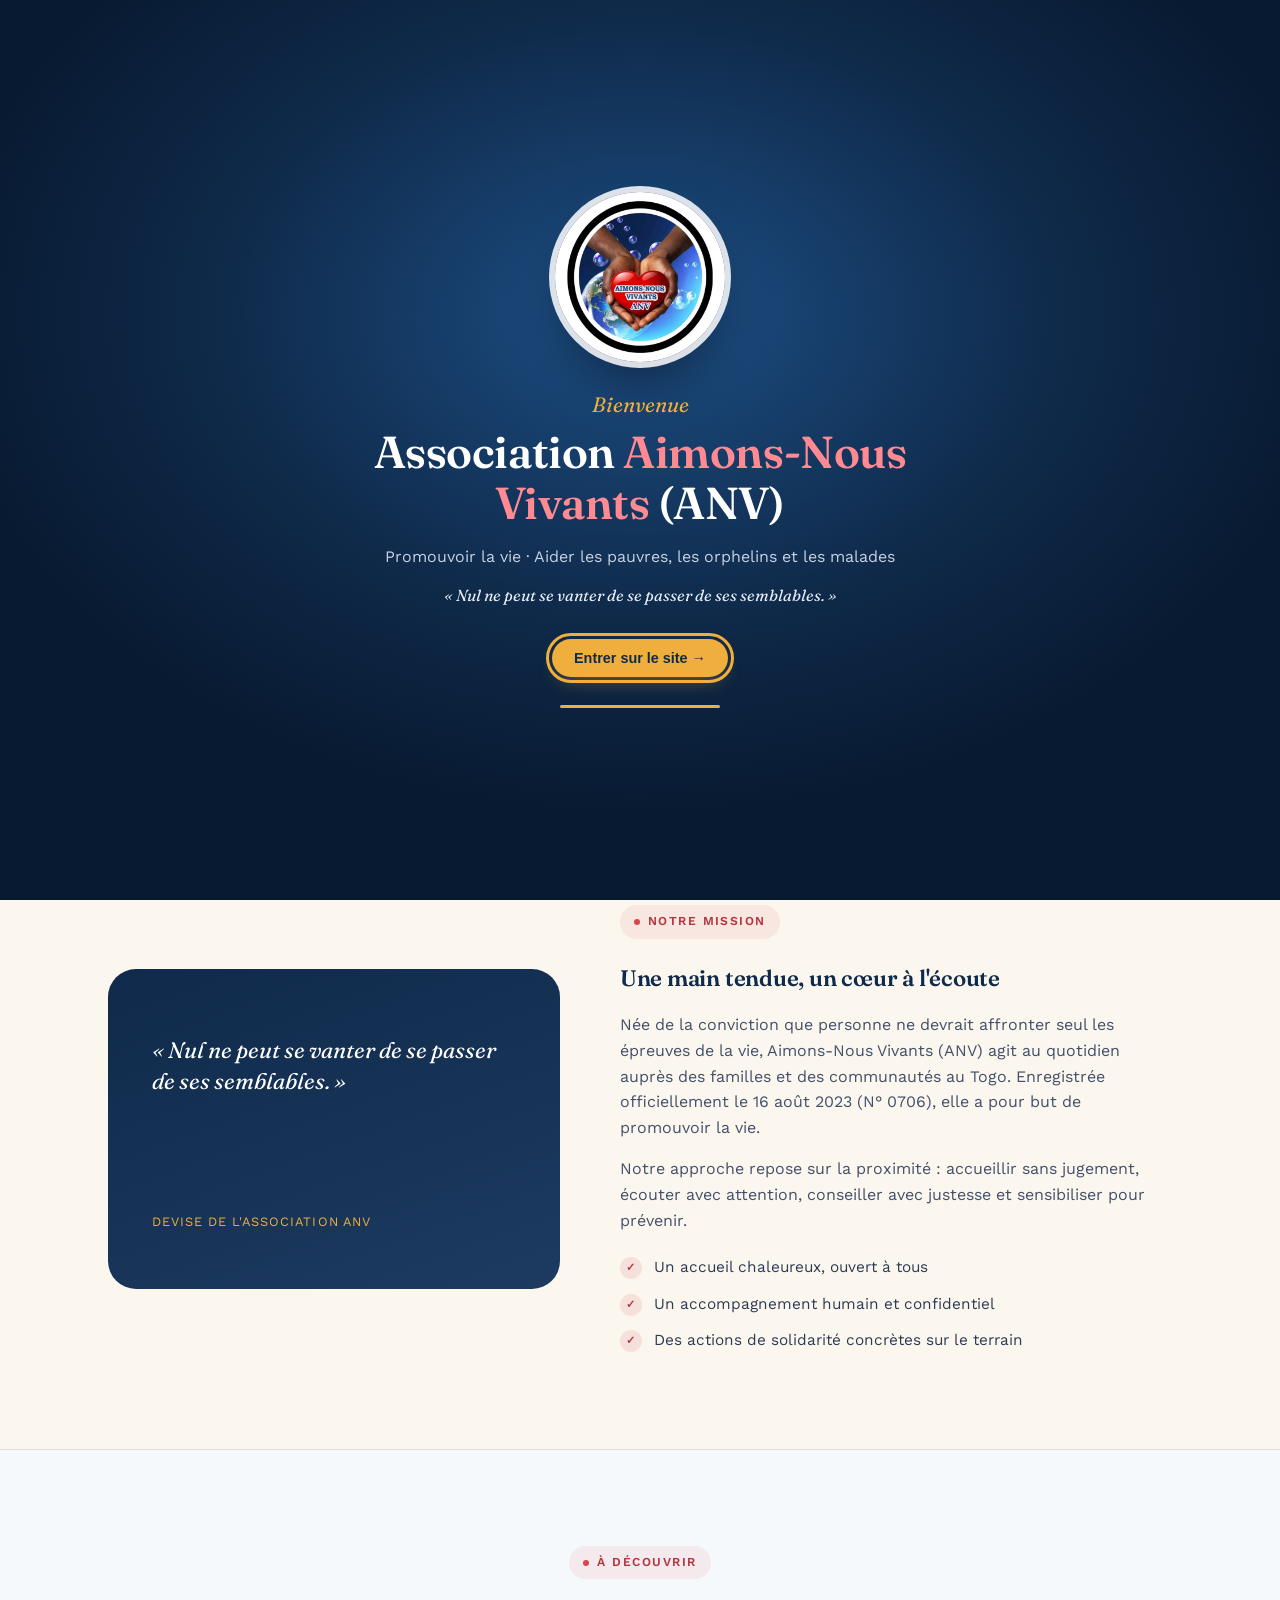
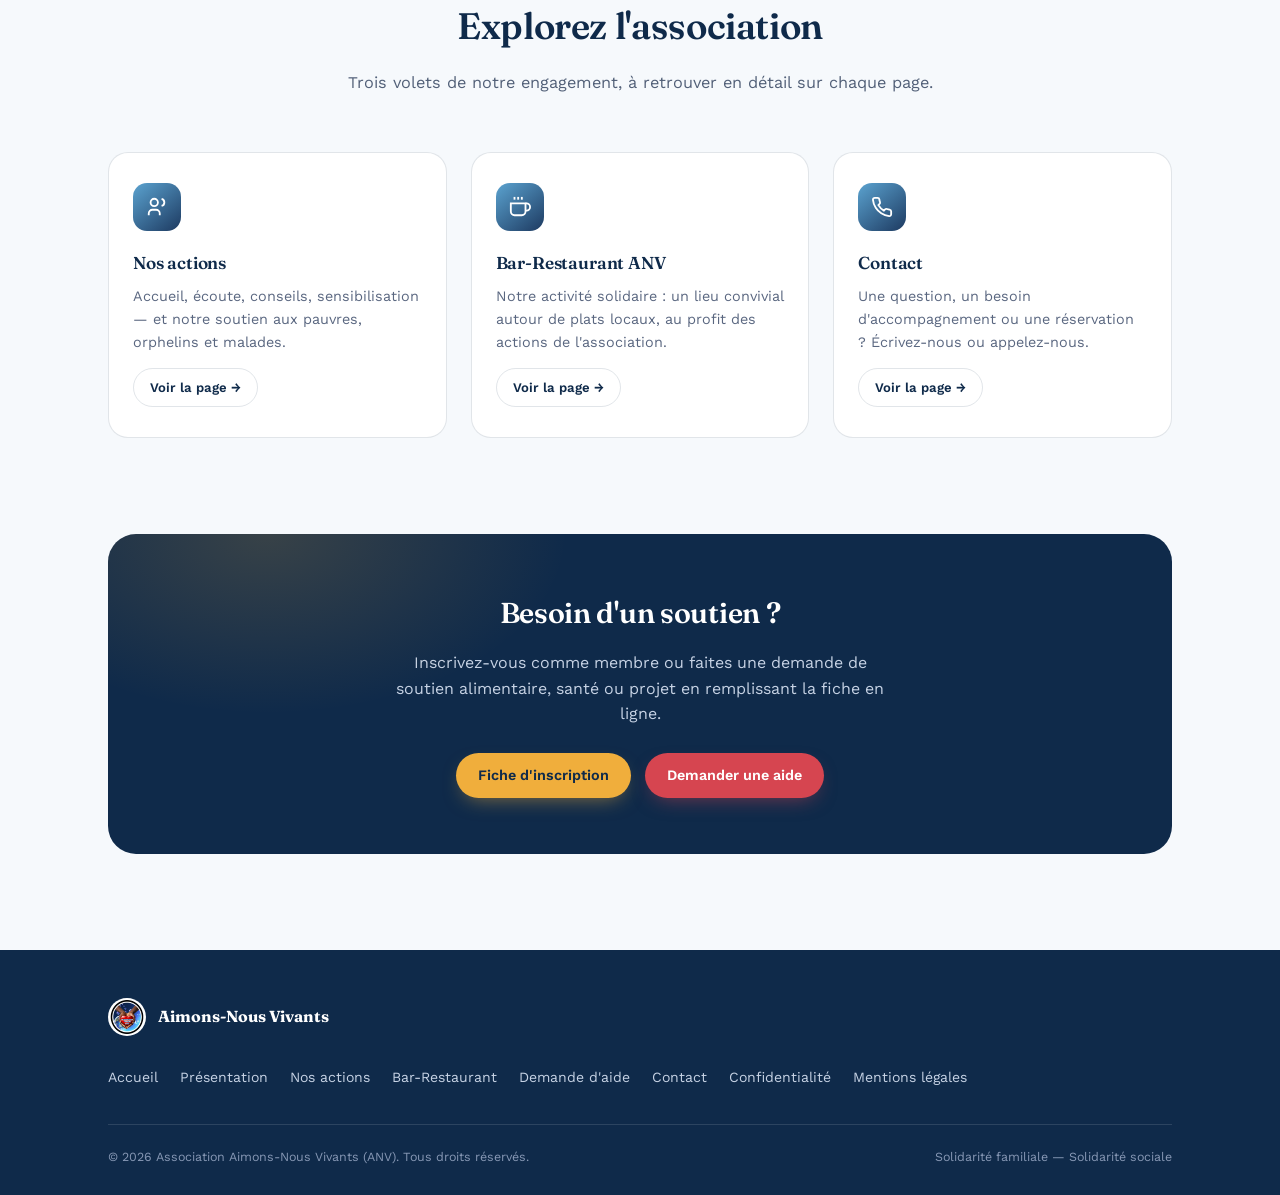
==== index.html @ e56c3a33 "Prepare ANV site for GitHub Pages" ====
<!DOCTYPE html>
<html lang="fr">
<head>
<meta charset="UTF-8">
<meta name="viewport" content="width=device-width, initial-scale=1.0">
<link rel="preconnect" href="https://fonts.googleapis.com">
<link rel="preconnect" href="https://fonts.gstatic.com" crossorigin>
<link href="https://fonts.googleapis.com/css2?family=Fraunces:ital,opsz,wght@0,9..144,400;0,9..144,500;0,9..144,600;0,9..144,700;1,9..144,500&family=Work+Sans:wght@400;500;600;700&display=swap" rel="stylesheet">
<link rel="stylesheet" href="style.css">

<title>Aimons-Nous Vivants (ANV) — Solidarité familiale, solidarité sociale</title>
<meta name="description" content="Association Aimons-Nous Vivants (ANV) — Accueil, écoute, conseils et sensibilisation. Accompagnement et soutien aux pauvres, aux orphelins et aux malades.">

<script>try{if(sessionStorage.getItem('anv-intro'))document.documentElement.classList.add('intro-seen');}catch(e){}</script>
<link rel="icon" href="logo.jpeg">
<link rel="apple-touch-icon" href="logo.jpeg">
<meta name="theme-color" content="#0f2a4a">
<meta property="og:type" content="website">
<meta property="og:locale" content="fr_FR">
<meta property="og:site_name" content="Aimons-Nous Vivants (ANV)">
<meta property="og:title" content="Aimons-Nous Vivants (ANV) — Solidarité familiale, solidarité sociale">
<meta property="og:description" content="Association Aimons-Nous Vivants (ANV) — Accueil, écoute, conseils et sensibilisation. Accompagnement et soutien aux pauvres, aux orphelins et aux malades.">
</head>
<body>
<a class="skip" href="#top">Aller au contenu</a>
<div class="intro" id="intro" role="dialog" aria-modal="true" aria-label="Bienvenue">
  <div class="intro-bubbles" aria-hidden="true"><span></span><span></span><span></span><span></span><span></span><span></span></div>
  <div class="intro-inner">
    <div class="intro-logo">
      <span class="intro-pulse" aria-hidden="true"></span>
      <img src="logo.jpeg" alt="Logo Association Aimons-Nous Vivants (ANV)">
    </div>
    <p class="intro-hello">Bienvenue</p>
    <h1 class="intro-title">Association <em>Aimons-Nous Vivants</em> (ANV)</h1>
    <p class="intro-text">Promouvoir la vie · Aider les pauvres, les orphelins et les malades</p>
    <p class="intro-motto">« Nul ne peut se vanter de se passer de ses semblables. »</p>
    <button type="button" class="btn gold intro-enter" id="intro-enter">Entrer sur le site →</button>
    <div class="intro-bar" aria-hidden="true"><span></span></div>
  </div>
</div>
<header>
  <div class="wrap nav">
    <a href="index.html" class="brand">
      <img src="logo.jpeg" alt="Logo Association Aimons-Nous Vivants">
      <span class="brand-name">Aimons-Nous Vivants<small>Solidarité familiale &amp; sociale</small></span>
    </a>
    <nav class="links">
      <a href="index.html" aria-current="page">Accueil</a>
      <a href="presentation.html">Présentation</a>
      <a href="actions.html">Nos actions</a>
      <a href="restaurant.html">Bar-Restaurant</a>
      <a href="fiches.html">Demande d'aide</a>
      <a href="contact.html">Contact</a>
    </nav>
    <a href="fiches.html" class="btn">Faire une demande</a>
    <button class="menu-toggle" aria-label="Ouvrir le menu"><span></span><span></span><span></span></button>
  </div>
</header>
<main id="top">

  <section class="hero">
    <div class="wrap hero-grid">
      <div>
        <div class="eyebrow">Association ANV — Kara Dongoyo, Togo</div>
        <h1>Nul ne peut se vanter<br>de se passer de <em>ses semblables</em></h1>
        <p class="lead">Aimons-Nous Vivants (ANV) est une association de solidarité familiale et sociale. Nous accueillons, écoutons, conseillons et sensibilisons — pour accompagner celles et ceux qui en ont besoin.</p>
        <div class="hero-cta">
          <a href="fiches.html" class="btn">Demander un accompagnement</a>
          <a href="presentation.html" class="btn ghost">Découvrir l'association</a>
        </div>
        <p class="quote-strip">« La solidarité n'est pas un acte isolé, c'est une manière de vivre ensemble. »</p>
      </div>
      <div class="hero-visual">
        <div class="stat-pill p1"><span class="n">3</span> piliers de soutien</div>
        <div class="hands-frame">
          <div class="ring"></div>
          <img src="logo.jpeg" alt="Mains tenant un cœur — symbole de l'association ANV">
        </div>
        <div class="stat-pill p2"><span class="n">4</span> formes d'accompagnement</div>
      </div>
    </div>
  </section>

  <section class="mission" id="mission">
    <div class="wrap mission-grid">
      <div class="mission-figure">
        <p class="big-quote">« Nul ne peut se vanter de se passer de ses semblables. »</p>
        <p class="attrib">Devise de l'association ANV</p>
      </div>
      <div class="mission-text">
        <div class="eyebrow">Notre mission</div>
        <h3>Une main tendue, un cœur à l'écoute</h3>
        <p>Née de la conviction que personne ne devrait affronter seul les épreuves de la vie, Aimons-Nous Vivants (ANV) agit au quotidien auprès des familles et des communautés au Togo. Enregistrée officiellement le 16 août 2023 (N° 0706), elle a pour but de promouvoir la vie.</p>
        <p>Notre approche repose sur la proximité : accueillir sans jugement, écouter avec attention, conseiller avec justesse et sensibiliser pour prévenir.</p>
        <ul class="mission-list">
          <li><span class="dot">✓</span> Un accueil chaleureux, ouvert à tous</li>
          <li><span class="dot">✓</span> Un accompagnement humain et confidentiel</li>
          <li><span class="dot">✓</span> Des actions de solidarité concrètes sur le terrain</li>
        </ul>
      </div>
    </div>
  </section>

  <section>
    <div class="wrap">
      <div class="section-head">
        <div class="eyebrow">À découvrir</div>
        <h2>Explorez l'association</h2>
        <p>Trois volets de notre engagement, à retrouver en détail sur chaque page.</p>
      </div>
      <div class="cards-3">
        <div class="card">
          <div class="icon" aria-hidden="true">
            <svg width="22" height="22" viewBox="0 0 24 24" fill="none" stroke="currentColor" stroke-width="2"><path d="M3 21v-2a4 4 0 0 1 4-4h4a4 4 0 0 1 4 4v2"/><circle cx="9" cy="7" r="4"/><path d="M17 3.13a4 4 0 0 1 0 7.75"/></svg>
          </div>
          <h3>Nos actions</h3>
          <p>Accueil, écoute, conseils, sensibilisation — et notre soutien aux pauvres, orphelins et malades.</p>
          <p style="margin-top:14px;"><a href="actions.html" class="btn ghost" style="padding:8px 16px;font-size:0.82rem;">Voir la page →</a></p>
        </div>
        <div class="card">
          <div class="icon" aria-hidden="true">
            <svg width="22" height="22" viewBox="0 0 24 24" fill="none" stroke="currentColor" stroke-width="2"><path d="M18 8h1a4 4 0 0 1 0 8h-1"/><path d="M2 8h16v9a4 4 0 0 1-4 4H6a4 4 0 0 1-4-4Z"/><line x1="6" y1="1" x2="6" y2="4"/><line x1="10" y1="1" x2="10" y2="4"/><line x1="14" y1="1" x2="14" y2="4"/></svg>
          </div>
          <h3>Bar-Restaurant ANV</h3>
          <p>Notre activité solidaire : un lieu convivial autour de plats locaux, au profit des actions de l'association.</p>
          <p style="margin-top:14px;"><a href="restaurant.html" class="btn ghost" style="padding:8px 16px;font-size:0.82rem;">Voir la page →</a></p>
        </div>
        <div class="card">
          <div class="icon" aria-hidden="true">
            <svg width="22" height="22" viewBox="0 0 24 24" fill="none" stroke="currentColor" stroke-width="2"><path d="M22 16.92v3a2 2 0 0 1-2.18 2 19.79 19.79 0 0 1-8.63-3.07 19.5 19.5 0 0 1-6-6 19.79 19.79 0 0 1-3.07-8.67A2 2 0 0 1 4.11 2h3a2 2 0 0 1 2 1.72c.13.96.36 1.9.68 2.81a2 2 0 0 1-.45 2.11L8.09 9.91a16 16 0 0 0 6 6l1.27-1.27a2 2 0 0 1 2.11-.45c.91.32 1.85.55 2.81.68A2 2 0 0 1 22 16.92z"/></svg>
          </div>
          <h3>Contact</h3>
          <p>Une question, un besoin d'accompagnement ou une réservation ? Écrivez-nous ou appelez-nous.</p>
          <p style="margin-top:14px;"><a href="contact.html" class="btn ghost" style="padding:8px 16px;font-size:0.82rem;">Voir la page →</a></p>
        </div>
      </div>
    </div>
  </section>

  <section style="padding-top:0;">
    <div class="wrap">
      <div class="resto-cta">
        <h2>Besoin d'un soutien ?</h2>
        <p>Inscrivez-vous comme membre ou faites une demande de soutien alimentaire, santé ou projet en remplissant la fiche en ligne.</p>
        <div class="hero-cta" style="justify-content:center;margin-top:0;">
          <a href="fiches.html#inscription" class="btn gold">Fiche d'inscription</a>
          <a href="fiches.html#alimentaire" class="btn" >Demander une aide</a>
        </div>
      </div>
    </div>
  </section>

</main>
<footer>
  <div class="wrap">
    <div class="footer-grid">
      <div class="footer-brand">
        <img src="logo.jpeg" alt="Logo ANV">
        <strong>Aimons-Nous Vivants</strong>
      </div>
      <nav>
      <a href="index.html">Accueil</a>
      <a href="presentation.html">Présentation</a>
      <a href="actions.html">Nos actions</a>
      <a href="restaurant.html">Bar-Restaurant</a>
      <a href="fiches.html">Demande d'aide</a>
      <a href="contact.html">Contact</a>
      <a href="confidentialite.html">Confidentialité</a>
      <a href="mentions-legales.html">Mentions légales</a>
      </nav>
      <div class="footer-social" hidden>
        <span class="footer-social-label">Suivez-nous</span>
        <div class="social-links">
          <a href="#" class="social-link" aria-label="Facebook" target="_blank" rel="noopener noreferrer">
            <svg width="18" height="18" viewBox="0 0 24 24" fill="currentColor" aria-hidden="true"><path d="M22 12.06C22 6.5 17.5 2 12 2S2 6.5 2 12.06c0 5 3.66 9.13 8.44 9.94v-7.03H7.9v-2.91h2.54V9.41c0-2.5 1.49-3.89 3.77-3.89 1.09 0 2.23.2 2.23.2v2.46h-1.26c-1.24 0-1.63.77-1.63 1.56v1.87h2.78l-.44 2.91h-2.34V22c4.78-.81 8.44-4.94 8.44-9.94Z"/></svg>
          </a>
          <a href="#" class="social-link" aria-label="TikTok" target="_blank" rel="noopener noreferrer">
            <svg width="18" height="18" viewBox="0 0 24 24" fill="currentColor" aria-hidden="true"><path d="M12.53.02C13.84 0 15.14.01 16.44 0c.08 1.53.63 3.09 1.75 4.17 1.12 1.11 2.7 1.62 4.24 1.79v4.03c-1.44-.05-2.89-.35-4.2-.97-.57-.26-1.1-.59-1.62-.93-.01 2.92.01 5.84-.02 8.75-.08 1.4-.54 2.79-1.35 3.94-1.31 1.92-3.58 3.17-5.91 3.21-1.43.08-2.86-.31-4.08-1.03-2.02-1.19-3.44-3.37-3.65-5.71-.02-.5-.03-1-.01-1.49.18-1.9 1.11-3.72 2.58-4.96 1.66-1.42 3.94-2.11 6.1-1.72.02 1.48-.04 2.96-.04 4.44-.99-.32-2.15-.23-3.02.37-.63.41-1.11 1.04-1.36 1.75-.21.51-.15 1.07-.14 1.61.24 1.64 1.82 3.02 3.5 2.87 1.12-.01 2.19-.66 2.77-1.61.19-.33.4-.67.41-1.06.1-1.79.06-3.57.07-5.36.01-4.03-.01-8.05.02-12.07Z"/></svg>
          </a>
          <a href="#" class="social-link" aria-label="YouTube" target="_blank" rel="noopener noreferrer">
            <svg width="18" height="18" viewBox="0 0 24 24" fill="currentColor" aria-hidden="true"><path d="M23.5 6.2a2.9 2.9 0 0 0-2-2C19.7 3.7 12 3.7 12 3.7s-7.7 0-9.5.5a2.9 2.9 0 0 0-2 2A30.4 30.4 0 0 0 0 12a30.4 30.4 0 0 0 .5 5.8 2.9 2.9 0 0 0 2 2c1.8.5 9.5.5 9.5.5s7.7 0 9.5-.5a2.9 2.9 0 0 0 2-2A30.4 30.4 0 0 0 24 12a30.4 30.4 0 0 0-.5-5.8ZM9.6 15.6V8.4L15.9 12Z"/></svg>
          </a>
          <a href="#" class="social-link" aria-label="Instagram" target="_blank" rel="noopener noreferrer">
            <svg width="18" height="18" viewBox="0 0 24 24" fill="currentColor" aria-hidden="true"><path d="M12 2c2.7 0 3.05.01 4.12.06 1.06.05 1.79.22 2.43.46.66.26 1.21.6 1.75 1.14.55.55.9 1.1 1.15 1.76.24.64.4 1.37.46 2.43C21.96 8.95 22 9.3 22 12s-.01 3.05-.07 4.12c-.05 1.06-.22 1.79-.46 2.43a4.9 4.9 0 0 1-1.15 1.76 4.9 4.9 0 0 1-1.76 1.15c-.64.24-1.37.4-2.43.46-1.06.06-1.4.06-4.12.06s-3.05-.01-4.12-.06c-1.06-.05-1.79-.22-2.43-.46a4.9 4.9 0 0 1-1.76-1.15 4.9 4.9 0 0 1-1.15-1.76c-.24-.64-.4-1.37-.46-2.43C2.01 15.05 2 14.7 2 12s.01-3.05.06-4.12c.06-1.06.22-1.79.47-2.43a4.9 4.9 0 0 1 1.15-1.76A4.9 4.9 0 0 1 5.44 2.54c.64-.25 1.37-.41 2.43-.47C8.95 2.01 9.3 2 12 2Zm0 1.8c-2.67 0-2.99.01-4.04.06-.86.04-1.33.18-1.64.3-.41.16-.7.35-1.01.66-.31.31-.5.6-.66 1.01-.12.31-.26.78-.3 1.64C4.31 9.01 4.3 9.33 4.3 12s.01 2.99.06 4.04c.04.86.18 1.33.3 1.64.16.41.35.7.66 1.01.31.31.6.5 1.01.66.31.12.78.26 1.64.3 1.05.05 1.37.06 4.04.06s2.99-.01 4.04-.06c.86-.04 1.33-.18 1.64-.3.41-.16.7-.35 1.01-.66.31-.31.5-.6.66-1.01.12-.31.26-.78.3-1.64.05-1.05.06-1.37.06-4.04s-.01-2.99-.06-4.04c-.04-.86-.18-1.33-.3-1.64a2.7 2.7 0 0 0-.66-1.01 2.7 2.7 0 0 0-1.01-.66c-.31-.12-.78-.26-1.64-.3C14.99 3.81 14.67 3.8 12 3.8Zm0 3.07a5.13 5.13 0 1 1 0 10.26 5.13 5.13 0 0 1 0-10.26Zm0 1.8a3.33 3.33 0 1 0 0 6.66 3.33 3.33 0 0 0 0-6.66Zm5.34-3.3a1.2 1.2 0 1 1 0 2.4 1.2 1.2 0 0 1 0-2.4Z"/></svg>
          </a>
        </div>
      </div>
    </div>
    <div class="footer-bottom">
      <span>© 2026 Association Aimons-Nous Vivants (ANV). Tous droits réservés.</span>
      <span>Solidarité familiale — Solidarité sociale</span>
    </div>
  </div>
</footer>
<script src="script.js"></script>
<script src="intro.js"></script>
</body>
</html>
---- style.css ----
:root{
  --ink:#122340;
  --indigo:#0F2A4A;
  --indigo-soft:#1D3A61;
  --coral:#D64550;
  --coral-deep:#B23540;
  --sky:#5BA3D0;
  --gold:#F0AE3C;
  --paper:#F6F9FC;
  --paper-warm:#FBF6EE;
  --line:rgba(15,42,74,0.12);
  --max:1120px;
}
*{box-sizing:border-box;}
html{scroll-behavior:smooth;}
body{margin:0;background:var(--paper);color:var(--ink);font-family:'Work Sans', sans-serif;font-size:16px;line-height:1.6;-webkit-font-smoothing:antialiased;}
h1,h2,h3,.display{font-family:'Fraunces', serif;font-weight:600;letter-spacing:-0.01em;margin:0;}
a{color:inherit;}
img{max-width:100%;display:block;}
.wrap{max-width:var(--max);margin:0 auto;padding:0 28px;}
:focus-visible{outline:3px solid var(--gold);outline-offset:3px;}

header{position:sticky;top:0;z-index:50;background:rgba(246,249,252,0.9);-webkit-backdrop-filter:blur(10px);backdrop-filter:blur(10px);border-bottom:1px solid var(--line);}
.nav{display:flex;align-items:center;justify-content:space-between;padding:14px 0;position:relative;}
.brand{display:flex;align-items:center;gap:12px;text-decoration:none;color:var(--ink);}
.brand img{width:44px;height:44px;border-radius:50%;object-fit:cover;box-shadow:0 0 0 2px #fff, 0 0 0 3px var(--line);}
.brand-name{font-family:'Fraunces',serif;font-weight:700;font-size:1.02rem;line-height:1.15;}
.brand-name small{display:block;font-family:'Work Sans',sans-serif;font-weight:500;font-size:0.66rem;letter-spacing:0.09em;text-transform:uppercase;color:var(--coral-deep);}
nav.links{display:flex;gap:22px;font-size:0.92rem;font-weight:500;}
nav.links a{text-decoration:none;position:relative;padding:4px 0;}
nav.links a::after{content:"";position:absolute;left:0;bottom:0;height:2px;width:0;background:var(--coral);transition:width .25s ease;}
nav.links a:hover::after,nav.links a[aria-current="page"]::after{width:100%;}
nav.links a[aria-current="page"]{color:var(--coral-deep);}
.btn{display:inline-flex;align-items:center;gap:8px;background:var(--coral);color:#fff;padding:11px 22px;border-radius:999px;font-weight:600;font-size:0.9rem;text-decoration:none;box-shadow:0 8px 20px -8px rgba(214,69,80,0.55);border:none;cursor:pointer;transition:transform .2s ease, box-shadow .2s ease, background .2s ease;}
.btn:hover{transform:translateY(-2px);box-shadow:0 12px 26px -8px rgba(214,69,80,0.6);background:var(--coral-deep);}
.btn.ghost{background:transparent;color:var(--indigo);border:1.5px solid var(--line);box-shadow:none;}
.btn.ghost:hover{border-color:var(--coral);color:var(--coral-deep);background:#fff;}
.btn.gold{background:var(--gold);box-shadow:0 8px 20px -8px rgba(240,174,60,0.55);color:var(--indigo);}
.btn.gold:hover{background:#dd9a26;}
.menu-toggle{display:none;background:none;border:none;cursor:pointer;padding:8px;}
.menu-toggle span{display:block;width:22px;height:2px;background:var(--ink);margin:5px 0;border-radius:2px;}

.hero{position:relative;overflow:hidden;padding:88px 0 100px;}
.hero::before{content:"";position:absolute;top:0;right:0;bottom:0;left:0;z-index:-2;background:radial-gradient(560px 420px at 85% -10%, rgba(91,163,208,0.28), transparent 65%),radial-gradient(680px 480px at 10% 110%, rgba(240,174,60,0.18), transparent 60%),linear-gradient(180deg, var(--paper) 0%, #EEF4FA 100%);}
.hero-grid{display:grid;grid-template-columns:1.15fr 0.85fr;gap:56px;align-items:center;}
.eyebrow{display:inline-flex;align-items:center;gap:8px;font-size:0.76rem;font-weight:600;letter-spacing:0.12em;text-transform:uppercase;color:var(--coral-deep);background:rgba(214,69,80,0.09);padding:7px 14px;border-radius:999px;margin-bottom:22px;}
.eyebrow::before{content:"";width:6px;height:6px;border-radius:50%;background:var(--coral);}
.eyebrow.gold{color:#9c6c15;background:rgba(240,174,60,0.16);}
.eyebrow.gold::before{background:var(--gold);}
.hero h1{font-size:clamp(2.1rem,4.4vw,3.2rem);line-height:1.08;color:var(--indigo);}
.hero h1 em{font-style:normal;color:var(--coral);}
.hero p.lead{font-size:1.1rem;max-width:48ch;color:#3A4A63;margin-top:20px;}
.hero-cta{display:flex;gap:14px;margin-top:34px;flex-wrap:wrap;}
.quote-strip{margin-top:44px;padding-left:20px;border-left:3px solid var(--gold);font-family:'Fraunces',serif;font-style:italic;font-size:1rem;color:var(--indigo-soft);max-width:44ch;}
.hero-visual{position:relative;display:flex;justify-content:center;}
.hands-frame{position:relative;width:100%;max-width:340px;aspect-ratio:1/1;border-radius:50%;background:radial-gradient(circle at 32% 28%, #DFF0FC 0%, #BFE0F5 32%, #5BA3D0 68%, #2E6E9A 100%);display:flex;align-items:center;justify-content:center;box-shadow:0 30px 70px -25px rgba(15,42,74,0.45);}
.hands-frame img{width:72%;border-radius:50%;box-shadow:0 0 0 8px rgba(255,255,255,0.7);}
.hands-frame .ring{position:absolute;top:-14px;right:-14px;bottom:-14px;left:-14px;border:1.5px dashed rgba(15,42,74,0.18);border-radius:50%;animation:spin 40s linear infinite;}
@keyframes spin{to{transform:rotate(360deg);}}
@media (prefers-reduced-motion:reduce){.hands-frame .ring{animation:none;}}
.stat-pill{position:absolute;z-index:2;background:#fff;border-radius:16px;padding:12px 16px;box-shadow:0 16px 32px -14px rgba(15,42,74,0.35);font-size:0.8rem;font-weight:600;color:var(--indigo);display:flex;gap:10px;align-items:center;}
.stat-pill span.n{font-family:'Fraunces',serif;font-size:1.3rem;color:var(--coral);}
.stat-pill.p1{top:6%;left:-6%;}
.stat-pill.p2{bottom:2%;right:-8%;}

.page-hero{padding:64px 0 60px;background:linear-gradient(180deg, #EEF4FA 0%, var(--paper) 100%);border-bottom:1px solid var(--line);}
.page-hero .eyebrow{margin-bottom:16px;}
.page-hero h1{font-size:clamp(1.9rem,3.6vw,2.7rem);color:var(--indigo);}
.page-hero p{margin-top:14px;max-width:60ch;color:#4A5975;font-size:1.02rem;}
.breadcrumb{font-size:0.82rem;color:#7C8AA3;margin-bottom:18px;}
.breadcrumb a{text-decoration:none;color:#7C8AA3;}
.breadcrumb a:hover{color:var(--coral-deep);}

section{padding:96px 0;}
.section-head{max-width:640px;margin:0 auto 56px;text-align:center;}
.section-head .eyebrow{margin-bottom:18px;}
.section-head h2{font-size:clamp(1.7rem,3vw,2.3rem);color:var(--indigo);}
.section-head p{color:#526078;margin-top:14px;font-size:1.02rem;}

.mission{background:var(--paper-warm);border-top:1px solid var(--line);border-bottom:1px solid var(--line);}
.mission-grid{display:grid;grid-template-columns:0.9fr 1.1fr;gap:60px;align-items:center;}
.mission-figure{position:relative;border-radius:28px;overflow:hidden;background:linear-gradient(160deg, var(--indigo) 0%, var(--indigo-soft) 100%);padding:44px;color:#fff;min-height:320px;display:flex;flex-direction:column;justify-content:space-between;}
.mission-figure .big-quote{font-family:'Fraunces',serif;font-style:italic;font-size:1.4rem;line-height:1.35;}
.mission-figure .attrib{font-size:0.8rem;letter-spacing:0.08em;text-transform:uppercase;color:var(--gold);margin-top:24px;}
.mission-text h3{font-size:1.4rem;color:var(--indigo);margin-bottom:16px;}
.mission-text p{color:#42506A;margin-bottom:16px;}
.mission-list{list-style:none;margin:22px 0 0;padding:0;display:grid;gap:12px;}
.mission-list li{display:flex;gap:12px;align-items:flex-start;font-size:0.96rem;color:#2C3B54;}
.mission-list li .dot{flex:none;width:22px;height:22px;border-radius:50%;background:rgba(214,69,80,0.12);color:var(--coral-deep);display:flex;align-items:center;justify-content:center;font-size:0.7rem;font-weight:700;margin-top:2px;}

.cards-4{display:grid;grid-template-columns:repeat(4,1fr);gap:22px;}
.card{background:#fff;border:1px solid var(--line);border-radius:20px;padding:30px 24px;transition:transform .25s ease, box-shadow .25s ease, border-color .25s ease;}
.card:hover{transform:translateY(-6px);box-shadow:0 24px 40px -22px rgba(15,42,74,0.25);border-color:transparent;}
.card .icon{width:48px;height:48px;border-radius:14px;background:linear-gradient(140deg, var(--sky), var(--indigo-soft));display:flex;align-items:center;justify-content:center;color:#fff;margin-bottom:18px;}
.card h3{font-size:1.08rem;color:var(--indigo);margin-bottom:8px;}
.card p{font-size:0.9rem;color:#5A6780;margin:0;}

.soutiens{background:var(--indigo);color:#fff;position:relative;overflow:hidden;}
.soutiens::before{content:"";position:absolute;top:0;right:0;bottom:0;left:0;background:radial-gradient(500px 400px at 90% 10%, rgba(240,174,60,0.14), transparent 60%);}
.soutiens .section-head h2, .soutiens .section-head p{color:#fff;}
.soutiens .section-head p{color:#C6D2E4;}
.soutiens .eyebrow{background:rgba(240,174,60,0.16);color:var(--gold);}
.soutiens .eyebrow::before{background:var(--gold);}
.cards-3{display:grid;grid-template-columns:repeat(3,1fr);gap:24px;position:relative;}
.soutien-card{background:rgba(255,255,255,0.06);border:1px solid rgba(255,255,255,0.14);border-radius:20px;padding:34px 28px;-webkit-backdrop-filter:blur(6px);backdrop-filter:blur(6px);}
.soutien-card .num{font-family:'Fraunces',serif;font-size:0.85rem;color:var(--gold);letter-spacing:0.08em;text-transform:uppercase;}
.soutien-card h3{font-size:1.3rem;margin:14px 0 10px;}
.soutien-card p{color:#C6D2E4;font-size:0.92rem;margin:0;}

.gallery-wrap{display:flex;align-items:center;gap:40px;flex-wrap:wrap;justify-content:center;}
.gallery-logo{width:220px;border-radius:50%;box-shadow:0 30px 60px -24px rgba(15,42,74,0.4), 0 0 0 10px #fff, 0 0 0 11px var(--line);}

.contact{background:var(--paper-warm);}
.contact-grid{display:grid;grid-template-columns:1fr 1fr;gap:56px;align-items:start;}
.contact-card{background:#fff;border-radius:24px;padding:40px;border:1px solid var(--line);}
.contact-card h3{color:var(--indigo);font-size:1.3rem;margin-bottom:22px;}
.contact-row{display:flex;gap:16px;align-items:flex-start;margin-bottom:20px;}
.contact-row .icon{flex:none;width:42px;height:42px;border-radius:12px;background:rgba(91,163,208,0.14);color:var(--indigo-soft);display:flex;align-items:center;justify-content:center;}
.contact-row a, .contact-row span.txt{font-weight:600;color:var(--indigo);text-decoration:none;word-break:break-word;}
.contact-row small{display:block;color:#8792A6;font-size:0.78rem;text-transform:uppercase;letter-spacing:0.06em;margin-bottom:2px;}
form.contact-form{display:grid;gap:16px;}
form.contact-form label{font-size:0.82rem;font-weight:600;color:var(--indigo);margin-bottom:6px;display:block;}
form.contact-form input, form.contact-form textarea{width:100%;padding:13px 15px;border-radius:12px;border:1.5px solid var(--line);font-family:inherit;font-size:0.94rem;background:#fff;color:var(--ink);}
form.contact-form input:focus, form.contact-form textarea:focus{border-color:var(--sky);outline:none;}
form.contact-form textarea{resize:vertical;min-height:120px;}
.form-note{font-size:0.8rem;color:#8792A6;margin-top:4px;}
.map-embed{border-radius:20px;overflow:hidden;border:1px solid var(--line);margin-top:28px;height:260px;background:#DCE7F2 url('') center/cover;display:flex;align-items:center;justify-content:center;color:#5A6780;font-size:0.85rem;}

/* ---- RESTAURANT PAGE ---- */
.resto-hero{background:linear-gradient(160deg, #2B1710 0%, #4A2818 100%);color:#fff;position:relative;overflow:hidden;}
.resto-hero::before{content:"";position:absolute;top:0;right:0;bottom:0;left:0;background:radial-gradient(600px 420px at 88% 0%, rgba(240,174,60,0.25), transparent 60%);}
.resto-hero .eyebrow{background:rgba(240,174,60,0.2);color:var(--gold);}
.resto-hero .eyebrow::before{background:var(--gold);}
.resto-hero h1{color:#fff;}
.resto-hero p{color:#E8D8CC;}
.menu-tabs{display:flex;gap:12px;flex-wrap:wrap;justify-content:center;margin-bottom:44px;}
.menu-tab{background:#fff;border:1.5px solid var(--line);padding:10px 20px;border-radius:999px;font-size:0.86rem;font-weight:600;color:var(--indigo);}
.menu-grid{display:grid;grid-template-columns:repeat(3,1fr);gap:24px;}
.menu-card{background:#fff;border:1px solid var(--line);border-radius:20px;padding:32px 26px;}
.menu-card .cat-icon{width:46px;height:46px;border-radius:12px;background:linear-gradient(140deg,#E8A33D,#B23540);display:flex;align-items:center;justify-content:center;color:#fff;margin-bottom:18px;}
.menu-card h3{color:var(--indigo);font-size:1.15rem;margin-bottom:12px;}
.menu-items{list-style:none;margin:0;padding:0;display:grid;gap:10px;}
.menu-items li{display:flex;justify-content:space-between;font-size:0.94rem;color:#42506A;border-bottom:1px dashed var(--line);padding-bottom:8px;}
.menu-items li:last-child{border-bottom:none;padding-bottom:0;}
.resto-cta{background:var(--indigo);color:#fff;border-radius:28px;padding:56px;text-align:center;position:relative;overflow:hidden;}
.resto-cta::before{content:"";position:absolute;top:0;right:0;bottom:0;left:0;background:radial-gradient(500px 300px at 15% 0%, rgba(240,174,60,0.18), transparent 60%);}
.resto-cta h2{color:#fff;font-size:1.8rem;margin-bottom:14px;}
.resto-cta p{color:#C6D2E4;max-width:50ch;margin:0 auto 26px;}
.info-strip{display:flex;gap:30px;flex-wrap:wrap;justify-content:center;margin-top:26px;}
.info-strip div{display:flex;gap:10px;align-items:center;font-size:0.88rem;color:#C6D2E4;}

footer{background:var(--indigo);color:#C6D2E4;padding:48px 0 28px;}
.footer-grid{display:flex;justify-content:space-between;align-items:flex-start;gap:30px;flex-wrap:wrap;}
.footer-brand{display:flex;align-items:center;gap:12px;}
.footer-brand img{width:38px;height:38px;border-radius:50%;}
.footer-brand strong{color:#fff;font-family:'Fraunces',serif;font-size:1rem;}
footer nav{display:flex;gap:22px;font-size:0.88rem;flex-wrap:wrap;}
footer nav a{text-decoration:none;color:#C6D2E4;}
footer nav a:hover{color:#fff;}
.footer-social{display:flex;flex-direction:column;gap:12px;}
.footer-social-label{font-size:0.78rem;font-weight:600;text-transform:uppercase;letter-spacing:0.08em;color:#8798B5;}
.social-links{display:flex;gap:10px;}
.social-link{width:38px;height:38px;border-radius:50%;background:rgba(255,255,255,0.08);border:1px solid rgba(255,255,255,0.14);display:flex;align-items:center;justify-content:center;color:#C6D2E4;transition:background .2s ease, color .2s ease, transform .2s ease, border-color .2s ease;}
.social-link:hover{background:var(--coral);border-color:var(--coral);color:#fff;transform:translateY(-3px);}
.footer-bottom{margin-top:36px;padding-top:22px;border-top:1px solid rgba(255,255,255,0.12);font-size:0.78rem;color:#8798B5;display:flex;justify-content:space-between;flex-wrap:wrap;gap:10px;}

@media (max-width:1080px){
  nav.links{display:none;}
  .menu-toggle{display:block;}
}
@media (max-width:920px){
  .hero-grid{grid-template-columns:1fr;}
  .hero-visual{order:-1;margin-bottom:10px;}
  .mission-grid{grid-template-columns:1fr;}
  .cards-4{grid-template-columns:repeat(2,1fr);}
  .cards-3{grid-template-columns:1fr;}
  .menu-grid{grid-template-columns:1fr;}
  .contact-grid{grid-template-columns:1fr;}
  .stat-pill.p1{left:0;top:-4%;}
  .stat-pill.p2{right:0;bottom:-4%;}
}
@media (max-width:560px){
  .cards-4{grid-template-columns:1fr;}
  section{padding:68px 0;}
  .hero{padding:60px 0 70px;}
  .resto-cta{padding:36px 24px;}
}

/* ---- PRESENTATION PAGE ---- */
.pres-grid{display:grid;grid-template-columns:0.8fr 1.2fr;gap:56px;align-items:start;}
.id-card{background:#fff;border:1px solid var(--line);border-radius:24px;padding:36px;position:sticky;top:96px;}
.id-card img{width:150px;border-radius:50%;margin:0 auto 22px;box-shadow:0 0 0 8px #fff, 0 0 0 9px var(--line);}
.id-card dl{margin:0;display:grid;gap:14px;}
.id-card dt{font-size:0.74rem;text-transform:uppercase;letter-spacing:0.08em;color:#8792A6;font-weight:600;}
.id-card dd{margin:2px 0 0;font-weight:600;color:var(--indigo);word-break:break-word;}
.id-card dd a{text-decoration:none;}
.reg-badge{display:flex;gap:14px;align-items:flex-start;background:var(--paper-warm);border:1px solid var(--line);border-radius:18px;padding:20px 22px;margin-bottom:34px;color:#42506A;font-size:0.95rem;}
.reg-badge strong{color:var(--indigo);}
.pres-block{margin-bottom:38px;}
.pres-block h2{font-size:1.5rem;color:var(--indigo);margin-bottom:16px;}
.pres-block p{color:#42506A;}
.cond-list{display:flex;flex-wrap:wrap;gap:10px;list-style:none;padding:0;margin:0;}
.cond-list li{background:#fff;border:1.5px solid var(--line);border-radius:999px;padding:8px 16px;font-size:0.88rem;font-weight:500;color:var(--indigo);}

/* ---- FICHES PAGE ---- */
.choice-grid{display:grid;grid-template-columns:repeat(4,1fr);gap:18px;margin-bottom:48px;}
.choice{display:block;text-align:left;background:#fff;border:2px solid var(--line);border-radius:20px;padding:24px 22px;cursor:pointer;font-family:inherit;color:var(--ink);transition:border-color .2s ease, transform .2s ease, box-shadow .2s ease;}
.choice:hover{transform:translateY(-4px);box-shadow:0 20px 36px -22px rgba(15,42,74,0.3);}
.choice[aria-selected="true"]{border-color:var(--coral);box-shadow:0 20px 36px -22px rgba(214,69,80,0.45);}
.choice .ico{width:46px;height:46px;border-radius:14px;display:flex;align-items:center;justify-content:center;font-size:1.4rem;background:rgba(91,163,208,0.14);margin-bottom:14px;}
.choice strong{display:block;font-family:'Fraunces',serif;font-size:1.08rem;color:var(--indigo);margin-bottom:6px;}
.choice span.d{font-size:0.86rem;color:#5A6780;}
.fiche{scroll-margin-top:90px;background:#fff;border:1px solid var(--line);border-radius:24px;padding:44px;max-width:880px;margin:0 auto;}
.fiche[hidden]{display:none;}
.fiche-head{display:flex;gap:18px;align-items:center;border-bottom:3px double var(--indigo);padding-bottom:20px;margin-bottom:28px;}
.fiche-head img{width:64px;height:64px;border-radius:50%;flex:none;}
.fiche-head small{display:block;font-size:0.76rem;font-weight:600;letter-spacing:0.08em;text-transform:uppercase;color:#8792A6;}
.fiche-head h2{font-size:1.45rem;color:var(--indigo);}
.fiche-head p{margin:2px 0 0;font-style:italic;font-size:0.88rem;color:var(--coral-deep);}
form.fiche-form fieldset{border:1px solid var(--line);border-radius:16px;padding:22px 22px 6px;margin:0 0 22px;}
form.fiche-form legend{font-weight:700;font-size:0.82rem;text-transform:uppercase;letter-spacing:0.06em;color:var(--coral-deep);padding:0 8px;}
.fields{display:grid;grid-template-columns:1fr 1fr;gap:16px;margin-bottom:16px;}
.fields .full{grid-column:1/-1;}
form.fiche-form label{font-size:0.82rem;font-weight:600;color:var(--indigo);margin-bottom:6px;display:block;}
form.fiche-form input, form.fiche-form textarea, form.fiche-form select{width:100%;padding:12px 14px;border-radius:12px;border:1.5px solid var(--line);font-family:inherit;font-size:0.94rem;background:#fff;color:var(--ink);}
form.fiche-form input:focus, form.fiche-form textarea:focus, form.fiche-form select:focus{border-color:var(--sky);outline:none;}
form.fiche-form textarea{resize:vertical;min-height:90px;}
form.fiche-form .check{display:flex;gap:10px;align-items:flex-start;font-weight:500;color:#42506A;font-size:0.9rem;}
form.fiche-form .check input{width:auto;margin-top:4px;}
.fiche-note{background:var(--paper-warm);border-radius:14px;padding:16px 18px;font-size:0.88rem;color:#42506A;margin-bottom:22px;}
.fiche-foot{text-align:center;font-size:0.78rem;font-weight:600;color:#8792A6;margin-top:18px;}
.hidden{display:none;}

/* ---- MERCI PAGE ---- */
.merci-box{max-width:720px;margin:0 auto;text-align:center;}
.merci-box .ok{width:70px;height:70px;border-radius:50%;background:rgba(214,69,80,0.12);color:var(--coral-deep);display:flex;align-items:center;justify-content:center;font-size:2rem;margin:0 auto 22px;}
.merci-box h1{font-size:clamp(1.9rem,3.6vw,2.6rem);color:var(--indigo);}
.merci-box p{color:#4A5975;margin-top:14px;}

@media (max-width:920px){
  .pres-grid{grid-template-columns:1fr;}
  .id-card{position:static;}
  .choice-grid{grid-template-columns:repeat(2,1fr);}
}
@media (max-width:560px){
  .choice-grid{grid-template-columns:1fr;}
  .fields{grid-template-columns:1fr;}
  .fiche{padding:26px 18px;}
}

/* ---- INTRO / WELCOME SCREEN ---- */
.intro-seen .intro{display:none;}
body.intro-lock{overflow:hidden;}
.intro{position:fixed;top:0;right:0;bottom:0;left:0;z-index:200;display:flex;align-items:center;justify-content:center;text-align:center;padding:24px;color:#fff;overflow:hidden;background:radial-gradient(700px 500px at 50% 35%, #1D4F86 0%, var(--indigo) 60%, #081A31 100%);transition:opacity .8s ease, visibility .8s ease, transform .8s ease;}
.intro.intro-out{opacity:0;visibility:hidden;transform:scale(1.04);}
.intro-inner{position:relative;max-width:640px;}
.intro-logo{position:relative;width:170px;height:170px;margin:0 auto 26px;opacity:0;transform:scale(.4) rotate(-12deg);animation:introLogo 1.1s cubic-bezier(.2,1.3,.4,1) .2s forwards;}
.intro-logo img{position:relative;width:100%;height:100%;border-radius:50%;object-fit:cover;box-shadow:0 0 0 6px rgba(255,255,255,.85), 0 30px 60px -20px rgba(0,0,0,.6);}
.intro-pulse{position:absolute;top:0;right:0;bottom:0;left:0;border-radius:50%;background:rgba(214,69,80,.55);animation:introPulse 1.8s ease-out 1.2s infinite;}
.intro-hello,.intro-title,.intro-text,.intro-motto,.intro-enter,.intro-bar{opacity:0;transform:translateY(18px);animation:introUp .8s ease forwards;}
.intro-hello{font-family:'Fraunces',serif;font-style:italic;font-size:1.3rem;color:var(--gold);margin:0 0 6px;animation-delay:1s;}
.intro-title{font-size:clamp(1.7rem,4.6vw,2.8rem);line-height:1.12;color:#fff;animation-delay:1.3s;}
.intro-title em{font-style:normal;color:#FF8A92;}
.intro-text{margin:16px 0 0;color:#C6D2E4;font-size:1rem;animation-delay:1.7s;}
.intro-motto{margin:14px auto 0;max-width:42ch;font-family:'Fraunces',serif;font-style:italic;color:#E6EDF7;animation-delay:2.1s;}
.intro-enter{margin-top:30px;animation-delay:2.5s;}
.intro-bar{width:160px;height:3px;margin:28px auto 0;border-radius:3px;background:rgba(255,255,255,.15);overflow:hidden;animation-delay:2.5s;}
.intro-bar span{display:block;height:100%;width:0;background:var(--gold);animation:introBar 3s linear 2.5s forwards;}
.intro-bubbles span{position:absolute;bottom:-60px;border-radius:50%;background:radial-gradient(circle at 30% 30%, rgba(255,255,255,.55), rgba(91,163,208,.15) 60%, transparent 70%);border:1px solid rgba(255,255,255,.25);animation:introBubble linear infinite;}
.intro-bubbles span:nth-child(1){left:8%;width:40px;height:40px;animation-duration:7s;}
.intro-bubbles span:nth-child(2){left:22%;width:18px;height:18px;animation-duration:5s;animation-delay:1s;}
.intro-bubbles span:nth-child(3){left:45%;width:28px;height:28px;animation-duration:8s;animation-delay:.5s;}
.intro-bubbles span:nth-child(4){left:68%;width:46px;height:46px;animation-duration:9s;animation-delay:2s;}
.intro-bubbles span:nth-child(5){left:82%;width:20px;height:20px;animation-duration:6s;}
.intro-bubbles span:nth-child(6){left:92%;width:32px;height:32px;animation-duration:7.5s;animation-delay:1.5s;}
@keyframes introLogo{to{opacity:1;transform:scale(1) rotate(0);}}
@keyframes introPulse{0%{transform:scale(1);opacity:.7;}100%{transform:scale(1.6);opacity:0;}}
@keyframes introUp{to{opacity:1;transform:none;}}
@keyframes introBar{to{width:100%;}}
@keyframes introBubble{0%{transform:translateY(0);opacity:0;}10%{opacity:1;}100%{transform:translateY(-110vh);opacity:0;}}
@media (prefers-reduced-motion:reduce){
  .intro *, .intro{animation:none !important;transition:opacity .3s ease !important;}
  .intro-logo,.intro-hello,.intro-title,.intro-text,.intro-motto,.intro-enter,.intro-bar{opacity:1;transform:none;}
  .intro-bubbles{display:none;}
}

/* ===== Correctifs mobile, accessibilité et navigateurs anciens ===== */
[hidden]{display:none !important}
body{overflow-x:clip}
.intro{width:100%;height:100%;min-height:100vh;min-height:100dvh}
.intro-inner{width:100%;max-width:640px;margin:0 auto;padding:0 4px;box-sizing:border-box}
.intro-hello,.intro-title,.intro-text,.intro-motto{overflow-wrap:anywhere}
.skip{position:absolute;left:12px;top:-70px;background:#0f2a4a;color:#fff;padding:10px 16px;border-radius:8px;z-index:300;text-decoration:none;font-weight:600}
.skip:focus{top:12px}
.wrap.nav{position:relative}
@media (max-width:1080px){
  nav.links.open{display:flex;flex-direction:column;position:absolute;top:calc(100% + 8px);right:20px;background:#fff;padding:18px 24px;border-radius:14px;box-shadow:0 20px 40px -20px rgba(15,42,74,.35);z-index:60}
}
@media (max-width:560px){
  header .nav > .btn{display:none}
  .intro{padding:20px 16px}
}
.legal-page{max-width:820px}
.legal-page h2{margin-top:30px}
.legal-page ul{padding-left:20px}
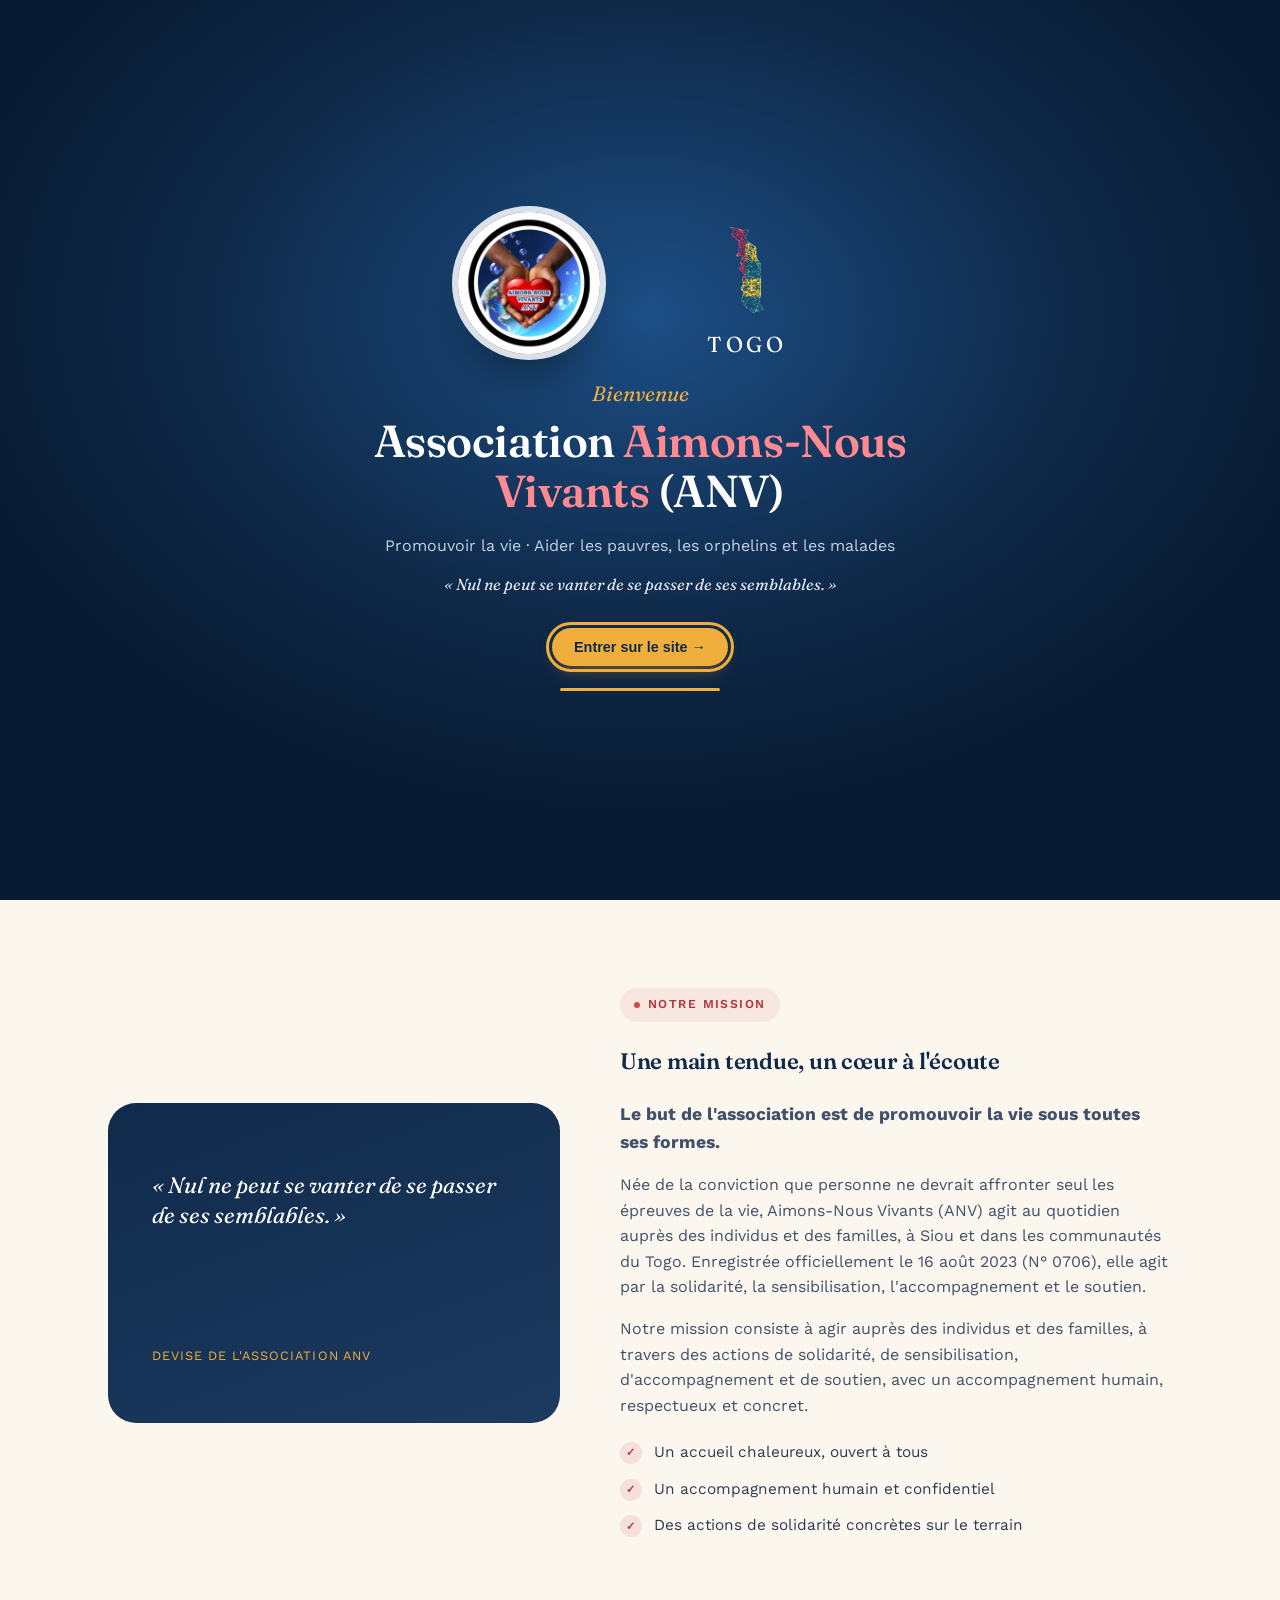
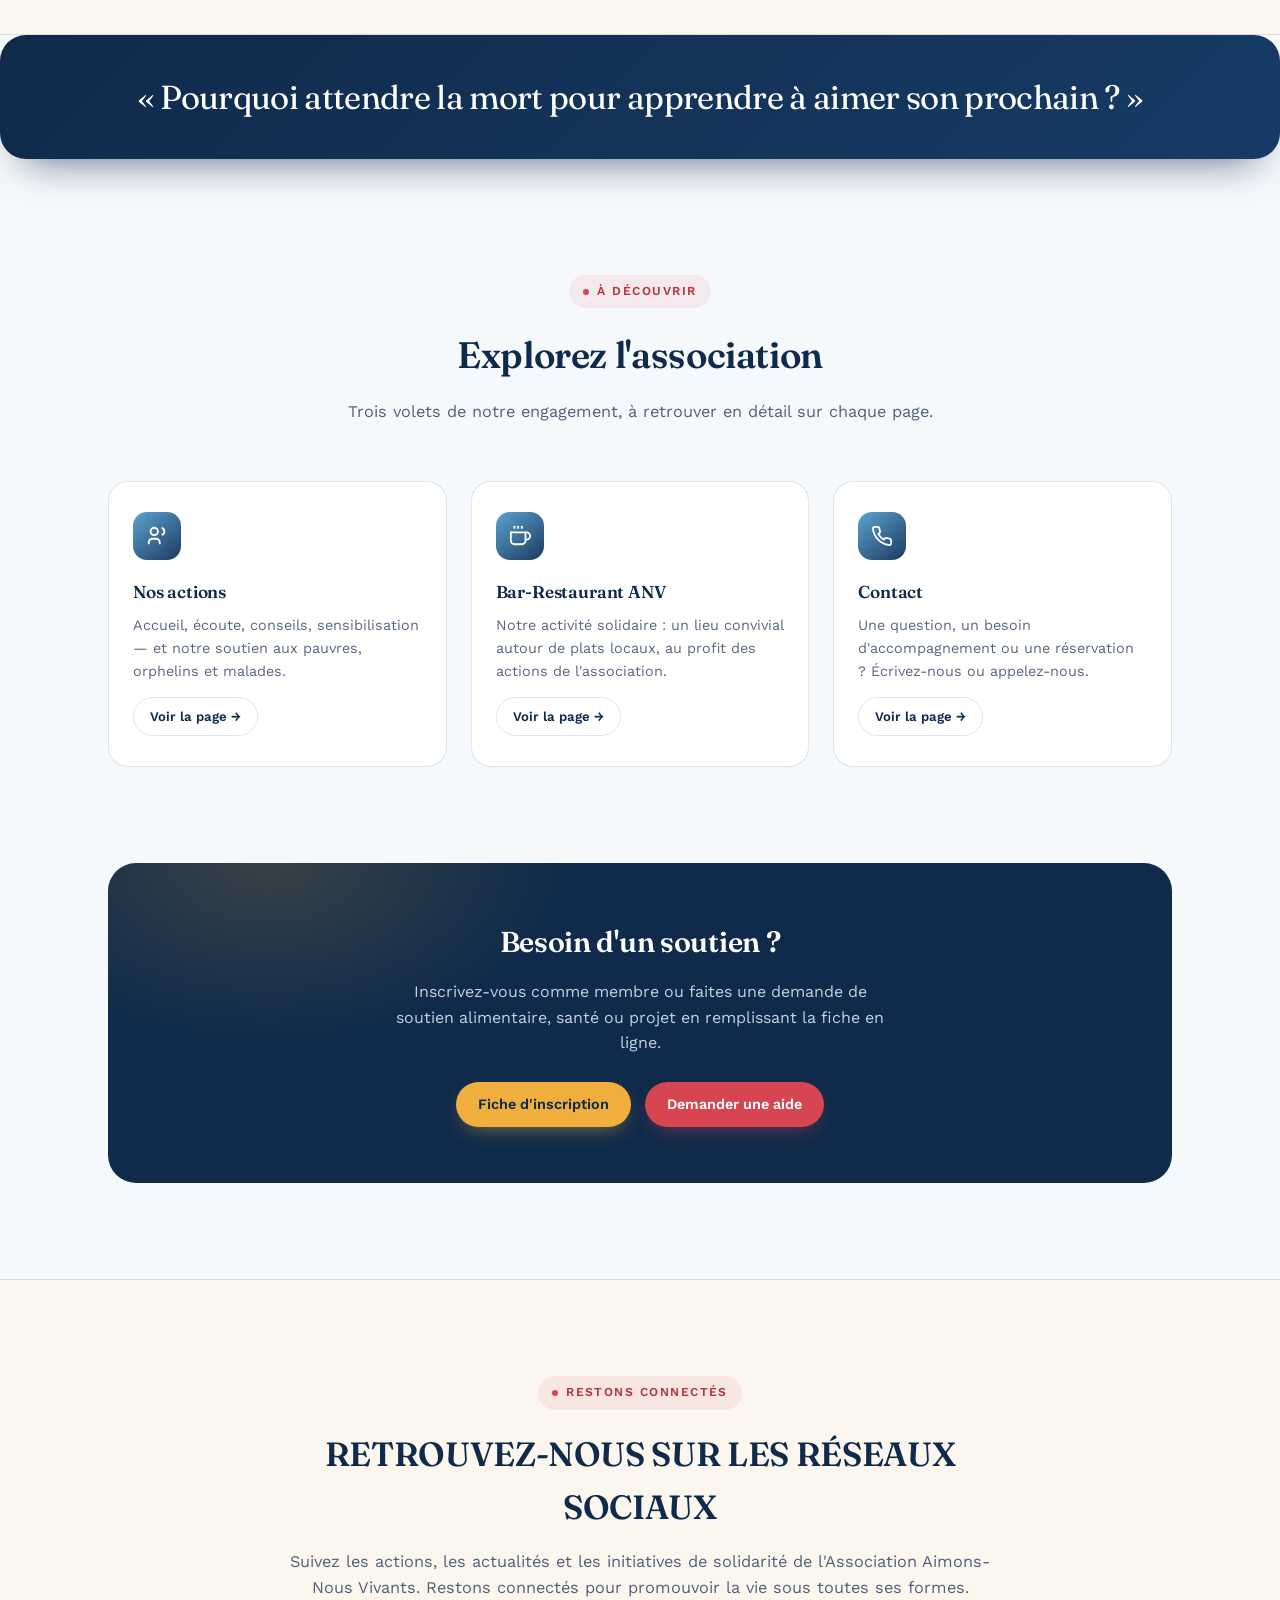
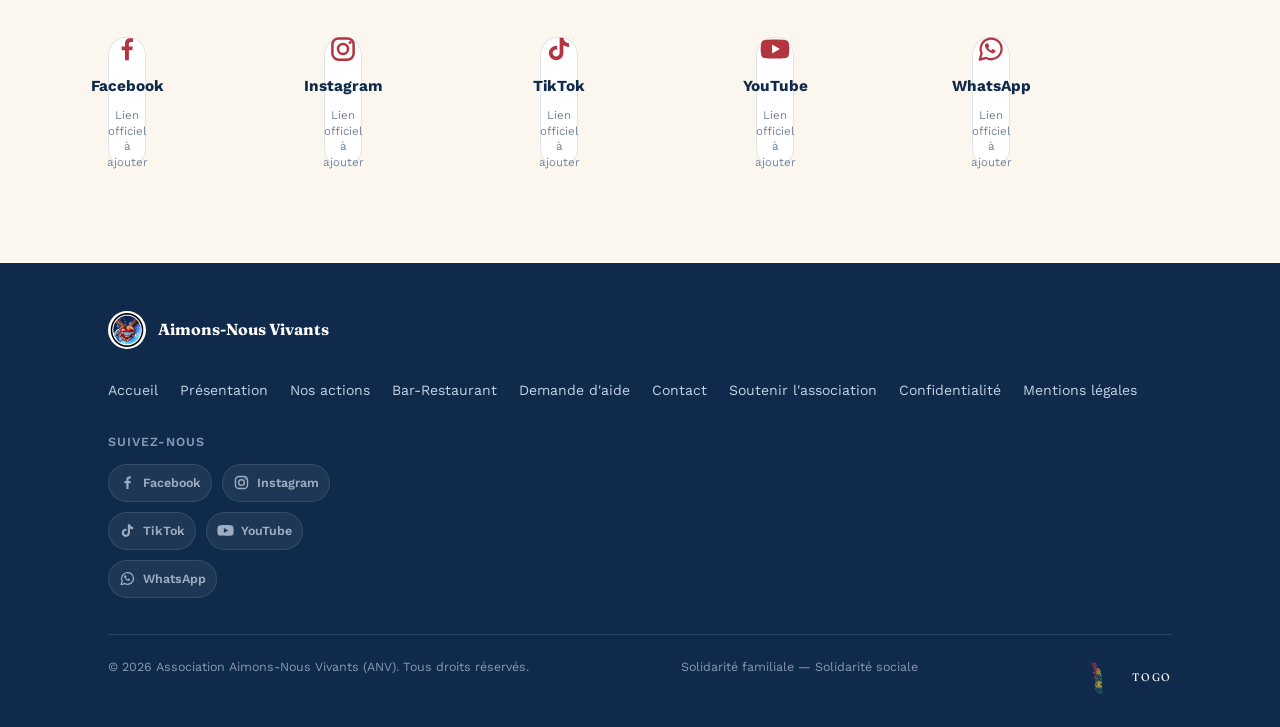
==== commit b8372a6f: "Mise à jour du site ANV" ====
--- a/index.html
+++ b/index.html
@@ -26,9 +26,15 @@
 <div class="intro" id="intro" role="dialog" aria-modal="true" aria-label="Bienvenue">
   <div class="intro-bubbles" aria-hidden="true"><span></span><span></span><span></span><span></span><span></span><span></span></div>
   <div class="intro-inner">
-    <div class="intro-logo">
-      <span class="intro-pulse" aria-hidden="true"></span>
-      <img src="logo.jpeg" alt="Logo Association Aimons-Nous Vivants (ANV)">
+    <div class="intro-identity" aria-label="Association Aimons-Nous Vivants au Togo">
+      <div class="intro-logo">
+        <span class="intro-pulse" aria-hidden="true"></span>
+        <img src="logo.jpeg" alt="Logo officiel de l'Association Aimons-Nous Vivants (ANV)">
+      </div>
+      <div class="intro-country">
+        <img src="images/carte-du-togo.png" alt="Carte du Togo">
+        <span>TOGO</span>
+      </div>
     </div>
     <p class="intro-hello">Bienvenue</p>
     <h1 class="intro-title">Association <em>Aimons-Nous Vivants</em> (ANV)</h1>
@@ -51,9 +57,14 @@
       <a href="restaurant.html">Bar-Restaurant</a>
       <a href="fiches.html">Demande d'aide</a>
       <a href="contact.html">Contact</a>
+      <a href="soutenir-lassociation.html">Soutenir l'association</a>
     </nav>
     <a href="fiches.html" class="btn">Faire une demande</a>
     <button class="menu-toggle" aria-label="Ouvrir le menu"><span></span><span></span><span></span></button>
+    <div class="nav-country" aria-label="Togo">
+      <img src="images/carte-du-togo.png" alt="">
+      <span>TOGO</span>
+    </div>
   </div>
 </header>
 <main id="top">
@@ -61,7 +72,8 @@
   <section class="hero">
     <div class="wrap hero-grid">
       <div>
-        <div class="eyebrow">Association ANV — Kara Dongoyo, Togo</div>
+        <div class="eyebrow">Association ANV — Siou, Togo</div>
+        <p class="devise-hero">AIMONS-NOUS VIVANTS</p>
         <h1>Nul ne peut se vanter<br>de se passer de <em>ses semblables</em></h1>
         <p class="lead">Aimons-Nous Vivants (ANV) est une association de solidarité familiale et sociale. Nous accueillons, écoutons, conseillons et sensibilisons — pour accompagner celles et ceux qui en ont besoin.</p>
         <div class="hero-cta">
@@ -71,12 +83,12 @@
         <p class="quote-strip">« La solidarité n'est pas un acte isolé, c'est une manière de vivre ensemble. »</p>
       </div>
       <div class="hero-visual">
-        <div class="stat-pill p1"><span class="n">3</span> piliers de soutien</div>
         <div class="hands-frame">
           <div class="ring"></div>
           <img src="logo.jpeg" alt="Mains tenant un cœur — symbole de l'association ANV">
-        </div>
-        <div class="stat-pill p2"><span class="n">4</span> formes d'accompagnement</div>
+          <div class="stat-pill p1"><span class="n">3</span> piliers de soutien</div>
+          <div class="stat-pill p2"><span class="n">4</span> formes d'accompagnement</div>
+        </div>
       </div>
     </div>
   </section>
@@ -90,14 +102,21 @@
       <div class="mission-text">
         <div class="eyebrow">Notre mission</div>
         <h3>Une main tendue, un cœur à l'écoute</h3>
-        <p>Née de la conviction que personne ne devrait affronter seul les épreuves de la vie, Aimons-Nous Vivants (ANV) agit au quotidien auprès des familles et des communautés au Togo. Enregistrée officiellement le 16 août 2023 (N° 0706), elle a pour but de promouvoir la vie.</p>
-        <p>Notre approche repose sur la proximité : accueillir sans jugement, écouter avec attention, conseiller avec justesse et sensibiliser pour prévenir.</p>
+        <p class="mission-strong">Le but de l'association est de promouvoir la vie sous toutes ses formes.</p>
+        <p>Née de la conviction que personne ne devrait affronter seul les épreuves de la vie, Aimons-Nous Vivants (ANV) agit au quotidien auprès des individus et des familles, à Siou et dans les communautés du Togo. Enregistrée officiellement le 16 août 2023 (N° 0706), elle agit par la solidarité, la sensibilisation, l'accompagnement et le soutien.</p>
+        <p>Notre mission consiste à agir auprès des individus et des familles, à travers des actions de solidarité, de sensibilisation, d'accompagnement et de soutien, avec un accompagnement humain, respectueux et concret.</p>
         <ul class="mission-list">
           <li><span class="dot">✓</span> Un accueil chaleureux, ouvert à tous</li>
           <li><span class="dot">✓</span> Un accompagnement humain et confidentiel</li>
           <li><span class="dot">✓</span> Des actions de solidarité concrètes sur le terrain</li>
         </ul>
       </div>
+    </div>
+  </section>
+
+  <section class="awareness">
+    <div class="wrap">
+      <p>« Pourquoi attendre la mort pour apprendre à aimer son prochain ? »</p>
     </div>
   </section>
 
@@ -150,6 +169,17 @@
     </div>
   </section>
 
+  <section class="social-section">
+    <div class="wrap">
+      <div class="section-head">
+        <div class="eyebrow">Restons connectés</div>
+        <h2>RETROUVEZ-NOUS SUR LES RÉSEAUX SOCIAUX</h2>
+        <p>Suivez les actions, les actualités et les initiatives de solidarité de l'Association Aimons-Nous Vivants. Restons connectés pour promouvoir la vie sous toutes ses formes.</p>
+      </div>
+      <div class="social-card-grid" data-social-links="cards" aria-label="Réseaux sociaux de l'association"></div>
+    </div>
+  </section>
+
 </main>
 <footer>
   <div class="wrap">
@@ -165,10 +195,11 @@
       <a href="restaurant.html">Bar-Restaurant</a>
       <a href="fiches.html">Demande d'aide</a>
       <a href="contact.html">Contact</a>
+      <a href="soutenir-lassociation.html">Soutenir l'association</a>
       <a href="confidentialite.html">Confidentialité</a>
       <a href="mentions-legales.html">Mentions légales</a>
       </nav>
-      <div class="footer-social" hidden>
+      <div class="footer-social" data-social-links="footer">
         <span class="footer-social-label">Suivez-nous</span>
         <div class="social-links">
           <a href="#" class="social-link" aria-label="Facebook" target="_blank" rel="noopener noreferrer">
@@ -189,10 +220,15 @@
     <div class="footer-bottom">
       <span>© 2026 Association Aimons-Nous Vivants (ANV). Tous droits réservés.</span>
       <span>Solidarité familiale — Solidarité sociale</span>
+      <div class="footer-country" aria-label="Togo">
+        <img src="images/carte-du-togo.png" alt="">
+        <span>TOGO</span>
+      </div>
     </div>
   </div>
 </footer>
 <script src="script.js"></script>
 <script src="intro.js"></script>
+<script src="social.js"></script>
 </body>
 </html>
--- a/style.css
+++ b/style.css
@@ -49,6 +49,7 @@
 .eyebrow.gold::before{background:var(--gold);}
 .hero h1{font-size:clamp(2.1rem,4.4vw,3.2rem);line-height:1.08;color:var(--indigo);}
 .hero h1 em{font-style:normal;color:var(--coral);}
+.devise-hero{margin:18px 0 0;font-size:clamp(1.8rem,3vw,2.5rem);font-weight:700;letter-spacing:0.08em;color:var(--indigo);font-family:'Fraunces',serif;line-height:1.1;}
 .hero p.lead{font-size:1.1rem;max-width:48ch;color:#3A4A63;margin-top:20px;}
 .hero-cta{display:flex;gap:14px;margin-top:34px;flex-wrap:wrap;}
 .quote-strip{margin-top:44px;padding-left:20px;border-left:3px solid var(--gold);font-family:'Fraunces',serif;font-style:italic;font-size:1rem;color:var(--indigo-soft);max-width:44ch;}
@@ -60,8 +61,8 @@
 @media (prefers-reduced-motion:reduce){.hands-frame .ring{animation:none;}}
 .stat-pill{position:absolute;z-index:2;background:#fff;border-radius:16px;padding:12px 16px;box-shadow:0 16px 32px -14px rgba(15,42,74,0.35);font-size:0.8rem;font-weight:600;color:var(--indigo);display:flex;gap:10px;align-items:center;}
 .stat-pill span.n{font-family:'Fraunces',serif;font-size:1.3rem;color:var(--coral);}
-.stat-pill.p1{top:6%;left:-6%;}
-.stat-pill.p2{bottom:2%;right:-8%;}
+.stat-pill.p1{top:4%;left:0;transform:translate(-6%,-22%);}
+.stat-pill.p2{right:0;bottom:4%;transform:translate(6%,22%);}
 
 .page-hero{padding:64px 0 60px;background:linear-gradient(180deg, #EEF4FA 0%, var(--paper) 100%);border-bottom:1px solid var(--line);}
 .page-hero .eyebrow{margin-bottom:16px;}
@@ -84,11 +85,13 @@
 .mission-figure .attrib{font-size:0.8rem;letter-spacing:0.08em;text-transform:uppercase;color:var(--gold);margin-top:24px;}
 .mission-text h3{font-size:1.4rem;color:var(--indigo);margin-bottom:16px;}
 .mission-text p{color:#42506A;margin-bottom:16px;}
+.mission-strong{font-size:1.1rem;font-weight:700;color:var(--indigo);margin:20px 0 6px;}
 .mission-list{list-style:none;margin:22px 0 0;padding:0;display:grid;gap:12px;}
 .mission-list li{display:flex;gap:12px;align-items:flex-start;font-size:0.96rem;color:#2C3B54;}
 .mission-list li .dot{flex:none;width:22px;height:22px;border-radius:50%;background:rgba(214,69,80,0.12);color:var(--coral-deep);display:flex;align-items:center;justify-content:center;font-size:0.7rem;font-weight:700;margin-top:2px;}
 
 .cards-4{display:grid;grid-template-columns:repeat(4,1fr);gap:22px;}
+.cards-5{display:grid;grid-template-columns:repeat(5,1fr);gap:20px;}
 .card{background:#fff;border:1px solid var(--line);border-radius:20px;padding:30px 24px;transition:transform .25s ease, box-shadow .25s ease, border-color .25s ease;}
 .card:hover{transform:translateY(-6px);box-shadow:0 24px 40px -22px rgba(15,42,74,0.25);border-color:transparent;}
 .card .icon{width:48px;height:48px;border-radius:14px;background:linear-gradient(140deg, var(--sky), var(--indigo-soft));display:flex;align-items:center;justify-content:center;color:#fff;margin-bottom:18px;}
@@ -101,6 +104,8 @@
 .soutiens .section-head p{color:#C6D2E4;}
 .soutiens .eyebrow{background:rgba(240,174,60,0.16);color:var(--gold);}
 .soutiens .eyebrow::before{background:var(--gold);}
+.awareness{margin:0 0 20px;padding:42px 28px;border-radius:26px;background:linear-gradient(135deg, #0f2a4a 0%, #173b66 100%);color:#fff;box-shadow:0 24px 42px -24px rgba(15,42,74,0.7);text-align:center;}
+.awareness p{margin:0;font-size:clamp(1.5rem,2.6vw,2.2rem);font-family:'Fraunces',serif;line-height:1.2;letter-spacing:-0.02em;}
 .cards-3{display:grid;grid-template-columns:repeat(3,1fr);gap:24px;position:relative;}
 .soutien-card{background:rgba(255,255,255,0.06);border:1px solid rgba(255,255,255,0.14);border-radius:20px;padding:34px 28px;-webkit-backdrop-filter:blur(6px);backdrop-filter:blur(6px);}
 .soutien-card .num{font-family:'Fraunces',serif;font-size:0.85rem;color:var(--gold);letter-spacing:0.08em;text-transform:uppercase;}
@@ -161,8 +166,34 @@
 .footer-social-label{font-size:0.78rem;font-weight:600;text-transform:uppercase;letter-spacing:0.08em;color:#8798B5;}
 .social-links{display:flex;gap:10px;}
 .social-link{width:38px;height:38px;border-radius:50%;background:rgba(255,255,255,0.08);border:1px solid rgba(255,255,255,0.14);display:flex;align-items:center;justify-content:center;color:#C6D2E4;transition:background .2s ease, color .2s ease, transform .2s ease, border-color .2s ease;}
-.social-link:hover{background:var(--coral);border-color:var(--coral);color:#fff;transform:translateY(-3px);}
+.social-link:not(.is-unavailable){text-decoration:none;}
+.social-link:not(.is-unavailable):hover{background:var(--coral);border-color:var(--coral);color:#fff;transform:translateY(-3px);}
+.social-link.is-unavailable{cursor:default;opacity:.78;}
+.social-icon{width:22px;height:22px;display:inline-flex;align-items:center;justify-content:center;flex:none;}
+.social-icon svg{display:block;width:100%;height:100%;fill:currentColor;}
+.social-links .social-link{gap:7px;width:auto;min-width:38px;height:38px;padding:0 10px;border-radius:999px;font-size:.78rem;}
+.social-links .social-link .social-icon{width:17px;height:17px;}
+.social-links .social-name{font-weight:600;}
+.social-links-cards{display:grid;grid-template-columns:repeat(5,minmax(0,1fr));gap:16px;}
+.social-links-cards .social-link{min-height:130px;padding:20px 14px;display:flex;flex-direction:column;justify-content:center;gap:10px;text-align:center;border-radius:18px;background:#fff;border:1px solid var(--line);color:var(--indigo);box-shadow:0 12px 26px -22px rgba(15,42,74,.4);}
+.social-links-cards .social-icon{width:30px;height:30px;color:var(--coral-deep);}
+.social-links-cards .social-name{font-weight:700;font-size:.96rem;}
+.social-links-cards .social-status{font-size:.72rem;color:#77849A;line-height:1.35;}
+.social-links-cards .social-link.is-unavailable{opacity:1;}
+.social-links-cards .social-link:not(.is-unavailable):hover{background:#fff;color:var(--coral-deep);border-color:var(--coral);transform:translateY(-3px);}
+.social-section{background:var(--paper-warm);border-top:1px solid var(--line);}
+.social-section .section-head{max-width:760px;margin-bottom:36px;}
+.social-section .section-head h2{font-size:clamp(1.45rem,2.7vw,2.1rem);}
+.social-section .section-head p{max-width:70ch;margin:14px auto 0;}
+.footer-social{max-width:290px;}
+.footer-social .social-links{flex-wrap:wrap;}
 .footer-bottom{margin-top:36px;padding-top:22px;border-top:1px solid rgba(255,255,255,0.12);font-size:0.78rem;color:#8798B5;display:flex;justify-content:space-between;flex-wrap:wrap;gap:10px;}
+.nav-country{display:flex;flex:none;flex-direction:column;align-items:center;justify-content:center;width:58px;margin-left:12px;text-decoration:none;color:var(--indigo);}
+.nav-country img{display:block;width:56px;height:38px;object-fit:contain;}
+.nav-country span{font-family:'Fraunces',serif;font-size:0.56rem;font-weight:700;letter-spacing:0.16em;line-height:1.1;}
+.footer-country{display:flex;align-items:center;gap:8px;color:#fff;text-decoration:none;}
+.footer-country img{display:block;width:54px;height:42px;object-fit:contain;}
+.footer-country span{font-family:'Fraunces',serif;font-size:0.68rem;letter-spacing:0.16em;}
 
 @media (max-width:1080px){
   nav.links{display:none;}
@@ -173,17 +204,23 @@
   .hero-visual{order:-1;margin-bottom:10px;}
   .mission-grid{grid-template-columns:1fr;}
   .cards-4{grid-template-columns:repeat(2,1fr);}
+  .cards-5{grid-template-columns:repeat(2,1fr);}
   .cards-3{grid-template-columns:1fr;}
   .menu-grid{grid-template-columns:1fr;}
   .contact-grid{grid-template-columns:1fr;}
-  .stat-pill.p1{left:0;top:-4%;}
-  .stat-pill.p2{right:0;bottom:-4%;}
 }
 @media (max-width:560px){
   .cards-4{grid-template-columns:1fr;}
+  .cards-5{grid-template-columns:1fr;}
+  .social-links-cards{grid-template-columns:repeat(2,minmax(0,1fr));gap:12px;}
+  .social-links-cards .social-link{min-height:112px;padding:16px 10px;}
   section{padding:68px 0;}
   .hero{padding:60px 0 70px;}
   .resto-cta{padding:36px 24px;}
+  .page-hero{padding:48px 0 42px;}
+  .nav-country{width:46px;margin-left:auto;margin-right:4px;}
+  .nav-country img{width:46px;height:34px;}
+  .footer-country img{width:46px;height:36px;}
 }
 
 /* ---- PRESENTATION PAGE ---- */
@@ -254,9 +291,13 @@
 .intro{position:fixed;top:0;right:0;bottom:0;left:0;z-index:200;display:flex;align-items:center;justify-content:center;text-align:center;padding:24px;color:#fff;overflow:hidden;background:radial-gradient(700px 500px at 50% 35%, #1D4F86 0%, var(--indigo) 60%, #081A31 100%);transition:opacity .8s ease, visibility .8s ease, transform .8s ease;}
 .intro.intro-out{opacity:0;visibility:hidden;transform:scale(1.04);}
 .intro-inner{position:relative;max-width:640px;}
-.intro-logo{position:relative;width:170px;height:170px;margin:0 auto 26px;opacity:0;transform:scale(.4) rotate(-12deg);animation:introLogo 1.1s cubic-bezier(.2,1.3,.4,1) .2s forwards;}
+.intro-identity{display:flex;align-items:center;justify-content:center;gap:clamp(28px,7vw,72px);width:max-content;max-width:100%;margin:0 auto 20px;}
+.intro-logo{position:relative;flex:none;width:142px;height:142px;opacity:0;transform:scale(.4) rotate(-12deg);animation:introLogo 1s cubic-bezier(.2,1.3,.4,1) .15s forwards;}
 .intro-logo img{position:relative;width:100%;height:100%;border-radius:50%;object-fit:cover;box-shadow:0 0 0 6px rgba(255,255,255,.85), 0 30px 60px -20px rgba(0,0,0,.6);}
 .intro-pulse{position:absolute;top:0;right:0;bottom:0;left:0;border-radius:50%;background:rgba(214,69,80,.55);animation:introPulse 1.8s ease-out 1.2s infinite;}
+.intro-country{width:150px;display:flex;flex-direction:column;align-items:center;gap:2px;opacity:0;transform:translateX(24px);animation:introMap .9s cubic-bezier(.2,1,.3,1) .35s forwards;}
+.intro-country img{display:block;width:100%;height:122px;object-fit:contain;}
+.intro-country span{font-family:'Fraunces',serif;font-size:1.35rem;letter-spacing:.18em;color:#fff;line-height:1.1;}
 .intro-hello,.intro-title,.intro-text,.intro-motto,.intro-enter,.intro-bar{opacity:0;transform:translateY(18px);animation:introUp .8s ease forwards;}
 .intro-hello{font-family:'Fraunces',serif;font-style:italic;font-size:1.3rem;color:var(--gold);margin:0 0 6px;animation-delay:1s;}
 .intro-title{font-size:clamp(1.7rem,4.6vw,2.8rem);line-height:1.12;color:#fff;animation-delay:1.3s;}
@@ -264,8 +305,8 @@
 .intro-text{margin:16px 0 0;color:#C6D2E4;font-size:1rem;animation-delay:1.7s;}
 .intro-motto{margin:14px auto 0;max-width:42ch;font-family:'Fraunces',serif;font-style:italic;color:#E6EDF7;animation-delay:2.1s;}
 .intro-enter{margin-top:30px;animation-delay:2.5s;}
-.intro-bar{width:160px;height:3px;margin:28px auto 0;border-radius:3px;background:rgba(255,255,255,.15);overflow:hidden;animation-delay:2.5s;}
-.intro-bar span{display:block;height:100%;width:0;background:var(--gold);animation:introBar 3s linear 2.5s forwards;}
+.intro-bar{width:160px;height:3px;margin:22px auto 0;border-radius:3px;background:rgba(255,255,255,.15);overflow:hidden;animation-delay:1.5s;}
+.intro-bar span{display:block;height:100%;width:0;background:var(--gold);animation:introBar 3s linear 1.5s forwards;}
 .intro-bubbles span{position:absolute;bottom:-60px;border-radius:50%;background:radial-gradient(circle at 30% 30%, rgba(255,255,255,.55), rgba(91,163,208,.15) 60%, transparent 70%);border:1px solid rgba(255,255,255,.25);animation:introBubble linear infinite;}
 .intro-bubbles span:nth-child(1){left:8%;width:40px;height:40px;animation-duration:7s;}
 .intro-bubbles span:nth-child(2){left:22%;width:18px;height:18px;animation-duration:5s;animation-delay:1s;}
@@ -274,13 +315,14 @@
 .intro-bubbles span:nth-child(5){left:82%;width:20px;height:20px;animation-duration:6s;}
 .intro-bubbles span:nth-child(6){left:92%;width:32px;height:32px;animation-duration:7.5s;animation-delay:1.5s;}
 @keyframes introLogo{to{opacity:1;transform:scale(1) rotate(0);}}
+@keyframes introMap{to{opacity:1;transform:translateX(0);}}
 @keyframes introPulse{0%{transform:scale(1);opacity:.7;}100%{transform:scale(1.6);opacity:0;}}
 @keyframes introUp{to{opacity:1;transform:none;}}
 @keyframes introBar{to{width:100%;}}
 @keyframes introBubble{0%{transform:translateY(0);opacity:0;}10%{opacity:1;}100%{transform:translateY(-110vh);opacity:0;}}
 @media (prefers-reduced-motion:reduce){
   .intro *, .intro{animation:none !important;transition:opacity .3s ease !important;}
-  .intro-logo,.intro-hello,.intro-title,.intro-text,.intro-motto,.intro-enter,.intro-bar{opacity:1;transform:none;}
+  .intro-logo,.intro-country,.intro-hello,.intro-title,.intro-text,.intro-motto,.intro-enter,.intro-bar{opacity:1;transform:none;}
   .intro-bubbles{display:none;}
 }
 
@@ -299,6 +341,17 @@
 @media (max-width:560px){
   header .nav > .btn{display:none}
   .intro{padding:20px 16px}
+  .intro-identity{gap:24px;margin-bottom:16px;}
+  .intro-logo{width:108px;height:108px;}
+  .intro-logo img{box-shadow:0 0 0 4px rgba(255,255,255,.85),0 20px 40px -20px rgba(0,0,0,.6);}
+  .intro-country{width:104px;}
+  .intro-country img{height:92px;}
+  .intro-country span{font-size:1.1rem;}
+  .intro-hello{font-size:1.1rem;}
+  .intro-title{font-size:clamp(1.45rem,7vw,2rem);}
+  .intro-text{font-size:.92rem;}
+  .intro-motto{font-size:.94rem;}
+  .intro-enter{margin-top:20px;}
 }
 .legal-page{max-width:820px}
 .legal-page h2{margin-top:30px}
